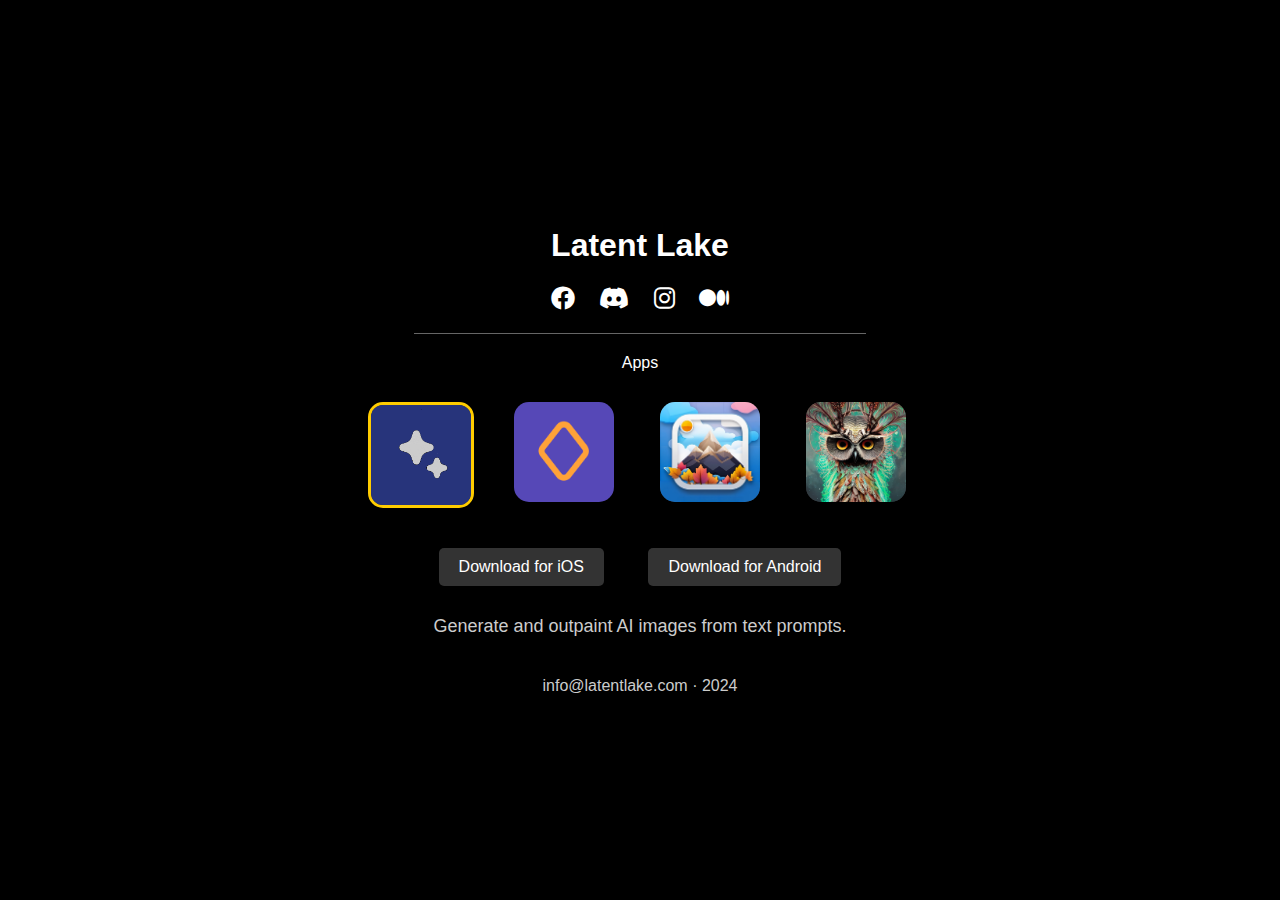
==== index.html @ 68d69267 "add small title" ====
<!DOCTYPE html>
<html lang="en">
<head>
    <meta charset="UTF-8">
    <meta name="viewport" content="width=device-width, initial-scale=1.0">
    <title>Latent Lake</title>
    <link rel="stylesheet" href="https://cdnjs.cloudflare.com/ajax/libs/font-awesome/6.0.0-beta3/css/all.min.css">
    <link rel="icon" href="icons/site-icon.png" type="image/x-icon">
    <style>
        body {
            display: flex;
            justify-content: center;
            align-items: center;
            height: 100vh;
            margin: 0;
            background-color: black;
            color: white;
            font-family: Arial, sans-serif;
        }
        .container {
            text-align: center;
        }
        .social-icons a {
            margin: 0 10px;
            color: white;
            font-size: 24px;
            text-decoration: none;
        }
        .social-icons a:hover {
            color: #ffcc00;
        }
        .divider {
            height: 1px;
            width: 80%;
            background-color: #666;
            margin: 20px auto;
        }
        .app-buttons .btn {
            display: inline-block;
            margin: 10px 20px;
            padding: 10px 20px;
            color: white;
            background-color: #333;
            border: none;
            border-radius: 5px;
            text-decoration: none;
            font-size: 16px;
        }
        .app-buttons .btn:hover {
            background-color: #555;
        }
        .grid {
            display: grid;
            grid-template-columns: repeat(4, 1fr);
            gap: 20px;
            justify-content: center;
            margin: 20px auto;
        }
        .grid-item {
            width: 100px;
            height: 100px;
            background-color: #333;
            border-radius: 15px;
            display: flex;
            justify-content: center;
            align-items: center;
            overflow: hidden;
            cursor: pointer;
            margin: 10px;
        }
        .grid-item img {
            width: 100%;
            height: 100%;
            object-fit: cover;
        }
        .grid-item.selected {
            border: 3px solid #ffcc00;
        }
        .sepfooter {
        padding: 10px; /* Adjust the padding as needed */
        text-align: center;
        color: #ccc;
        }
        .description {
            margin-top: 20px;
            font-size: 18px;
            color: #ccc;
        }
        .footer {
            margin-top: 20px;
            color: #ccc;
        }
        .footer a {
            color: #ccc;
            text-decoration: none;
            margin: 0 5px;
        }
        .footer a:hover {
            color: #ffcc00;
        }
        .btn {
            cursor: pointer; /* Default to pointer cursor */
        }
        .btn[disabled] {
            opacity: 0.6; /* Reduced opacity for disabled state */
            cursor: not-allowed; /* Change cursor to indicate disabled state */
            background-color: #666; /* Grey background for disabled state */
            color: #ccc; /* Lighter text color for disabled state */
        }
        .btn:hover {
            cursor: pointer; /* Change to pointer cursor on hover */
        }
    </style>
</head>
<body>
    <div class="container">
        <h1>Latent Lake</h1>
        <div class="social-icons">
            <a href="https://www.facebook.com/latentapps/"><i class="fab fa-facebook"></i></a>
            <a href="https://discord.gg/k5j5EJZ9"><i class="fab fa-discord"></i></a>
            <a href="https://www.instagram.com/latent.lake/"><i class="fab fa-instagram"></i></a>
            <a href="https://medium.com/@emabyte"><i class="fab fa-medium"></i></a>
        </div>
        <div class="divider"></div>
        <div class="smalltitle">Apps</div>

        <div class="grid">
            <div class="grid-item selected" data-description="Generate and outpaint AI images from text prompts." data-ios-downloadurl="https://apps.apple.com/it/app/promptai-art-generator/id6480349093" data-android-downloadurl="https://play.google.com/store/apps/details?id=com.promptaiart.images">
              <img src="icons/site-icon.png" alt="Icon 1">
            </div>
            <div class="grid-item" data-description="Upscale and restore low res images up to 8k." data-ios-downloadurl="https://apps.apple.com/us/app/ultrasharp-ai-upscaler/id6482996004" data-android-downloadurl="https://play.google.com/store/apps/details?id=com.promptaiart.images">
              <img src="icons/ultrasharp.jpg" alt="Icon 2">
            </div>
            <div class="grid-item" data-description="Outpaint on an infinite canvas to expand images beyond their border." data-ios-downloadurl="https://apps.apple.com/us/app/ai-infinity-canvas/id6450460086">
              <img src="icons/infinity.jpg" alt="Icon 3">
            </div>
            <div class="grid-item" data-description="Versatile AI Images generator with many settings, albeit generally slow." data-ios-downloadurl="https://your_ios_download_url_immaginai">
              <img src="icons/immaginai.jpg" alt="Icon 4">
            </div>
          </div>
        <div class="app-buttons">
            <button class="btn" data-platform="ios" data-downloadurl="ios_download_url">Download for iOS</button>
            <button class="btn" data-platform="android" data-downloadurl="android_download_url">Download for Android</button>
          </div>
        <div class="description">Generate AI images from text prompts with different models.</div>
        <div class="sepfooter">
            <a href="#"></a> <a href="#"></a>
        </div>

        <div class="footer">
            <a href="#"></a> info@latentlake.com · 2024 <a href="#"></a>
        </div>

    </div>

    <script>
 document.addEventListener('DOMContentLoaded', function() {
  const gridItems = document.querySelectorAll('.grid-item');
  const descriptionElement = document.querySelector('.description');
  const downloadButtons = document.querySelectorAll('.app-buttons .btn');

  function initializePage() {
        // Select the first grid item by default
        const firstGridItem = gridItems[0];
        firstGridItem.classList.add('selected');

        // Update description based on selected item
        const description = firstGridItem.getAttribute('data-description');
        descriptionElement.textContent = description;

        // Update download URLs based on selected item
        const iosDownloadUrl = firstGridItem.getAttribute('data-ios-downloadurl');
        const androidDownloadUrl = firstGridItem.getAttribute('data-android-downloadurl');

        // Update download buttons with new URLs
        updateDownloadButtons(iosDownloadUrl, androidDownloadUrl);

        console.log('Selected Item:', description);
        console.log('iOS Download URL:', iosDownloadUrl);
        console.log('Android Download URL:', androidDownloadUrl);
    }

  // Function to update download buttons with URLs
  function updateDownloadButtons(iosUrl, androidUrl) {
        downloadButtons.forEach(button => {
            const platform = button.dataset.platform;
            if (platform === 'ios') {
                button.dataset.downloadurl = iosUrl;
                button.disabled = !iosUrl; // Disable button if iosUrl is empty
            } else if (platform === 'android') {
                button.dataset.downloadurl = androidUrl;
                button.disabled = !androidUrl; // Disable button if androidUrl is empty
            }
        });
    }

  initializePage();


  gridItems.forEach(item => {
    item.addEventListener('click', () => {
      // Remove 'selected' class from all grid items
      gridItems.forEach(el => el.classList.remove('selected'));
      // Add 'selected' class to the clicked grid item
      item.classList.add('selected');

      // Update description based on selected item
      const description = item.getAttribute('data-description');
      descriptionElement.textContent = description;

      // Update download URLs based on selected item
      const iosDownloadUrl = item.getAttribute('data-ios-downloadurl');
      const androidDownloadUrl = item.getAttribute('data-android-downloadurl');

      // Update download buttons with new URLs
      updateDownloadButtons(iosDownloadUrl, androidDownloadUrl);

      console.log('Selected Item:', description);
      console.log('iOS Download URL:', iosDownloadUrl);
      console.log('Android Download URL:', androidDownloadUrl);
    });
  });

  // Event listener for download buttons
  downloadButtons.forEach(button => {
    button.addEventListener('click', () => {
      const downloadUrl = button.dataset.downloadurl;

      if (downloadUrl) {
        window.open(downloadUrl, '_blank'); // Open download URL in new tab
      } else {
        console.error('No download URL specified for this button.');
      }
    });
  });
});





   
    </script>
</body>
</html>
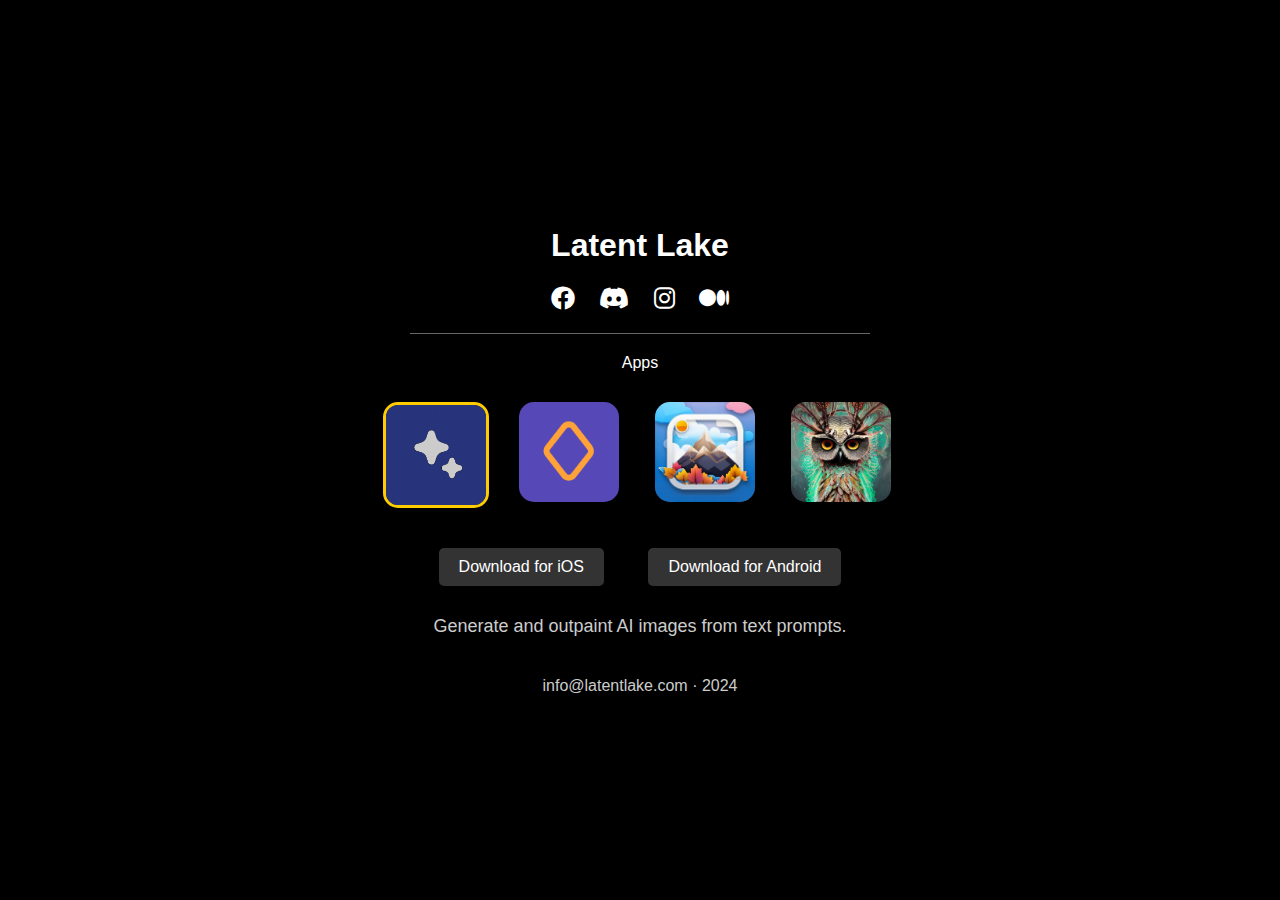
==== commit 8327f47b: "optimize for mobile" ====
--- a/index.html
+++ b/index.html
@@ -52,9 +52,9 @@
         .grid {
             display: grid;
             grid-template-columns: repeat(4, 1fr);
-            gap: 20px;
+            gap: 10px;
             justify-content: center;
-            margin: 20px auto;
+            margin: 20px;
         }
         .grid-item {
             width: 100px;
@@ -109,6 +109,20 @@
         }
         .btn:hover {
             cursor: pointer; /* Change to pointer cursor on hover */
+        }
+
+        @media (max-width: 600px) {
+            .grid {
+                grid-template-columns: repeat(2, 1fr);
+                gap: 0px;
+                max-width: 100%;
+                justify-content: center;
+            }
+            .grid-item {
+                width: 100px;
+                height: 100px;
+                margin: 10px auto;
+            }
         }
     </style>
 </head>
@@ -236,10 +250,6 @@
 });
 
 
-
-
-
-   
     </script>
 </body>
 </html>
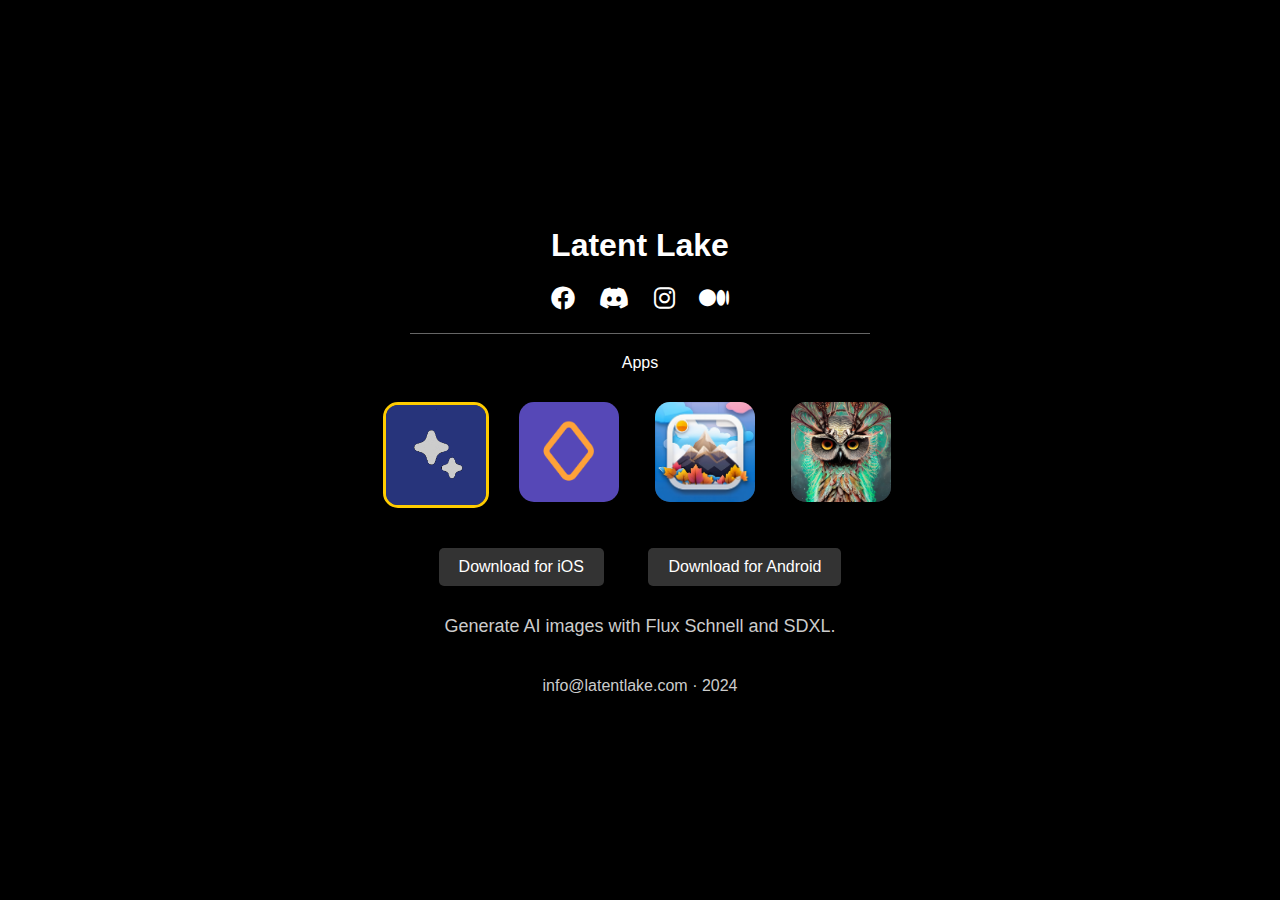
==== commit 121c64ed: "Update index.html" ====
--- a/index.html
+++ b/index.html
@@ -131,7 +131,7 @@
         <h1>Latent Lake</h1>
         <div class="social-icons">
             <a href="https://www.facebook.com/latentapps/"><i class="fab fa-facebook"></i></a>
-            <a href="https://discord.gg/k5j5EJZ9"><i class="fab fa-discord"></i></a>
+            <a href="https://discord.gg/8eRZfS2B7q"><i class="fab fa-discord"></i></a>
             <a href="https://www.instagram.com/latent.lake/"><i class="fab fa-instagram"></i></a>
             <a href="https://medium.com/@emabyte"><i class="fab fa-medium"></i></a>
         </div>
@@ -139,10 +139,10 @@
         <div class="smalltitle">Apps</div>
 
         <div class="grid">
-            <div class="grid-item selected" data-description="Generate and outpaint AI images from text prompts." data-ios-downloadurl="https://apps.apple.com/it/app/promptai-art-generator/id6480349093" data-android-downloadurl="https://play.google.com/store/apps/details?id=com.promptaiart.images">
+            <div class="grid-item selected" data-description="Generate AI images with Flux Schnell and SDXL." data-ios-downloadurl="https://apps.apple.com/it/app/promptai-art-generator/id6480349093" data-android-downloadurl="https://play.google.com/store/apps/details?id=com.promptaiart.images">
               <img src="icons/site-icon.png" alt="Icon 1">
             </div>
-            <div class="grid-item" data-description="Upscale and restore low res images up to 8k." data-ios-downloadurl="https://apps.apple.com/us/app/ultrasharp-ai-upscaler/id6482996004" data-android-downloadurl="https://play.google.com/store/apps/details?id=com.promptaiart.images">
+            <div class="grid-item" data-description="Upscale and restore low resolution images images up to 8k." data-ios-downloadurl="https://apps.apple.com/us/app/ultrasharp-ai-upscaler/id6482996004" data-android-downloadurl="https://play.google.com/store/apps/details?id=com.promptaiart.images">
               <img src="icons/ultrasharp.jpg" alt="Icon 2">
             </div>
             <div class="grid-item" data-description="Outpaint on an infinite canvas to expand images beyond their border." data-ios-downloadurl="https://apps.apple.com/us/app/ai-infinity-canvas/id6450460086">
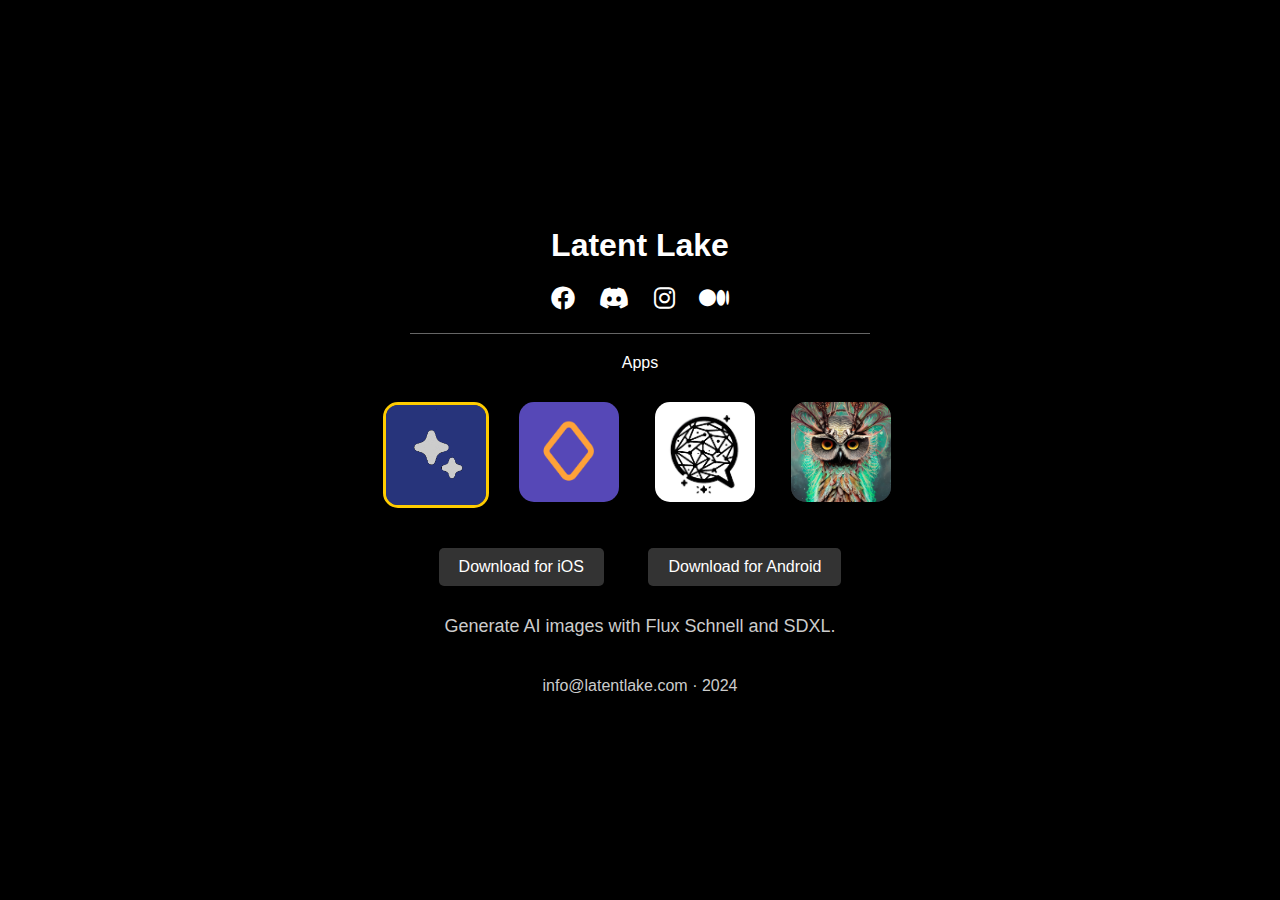
==== commit 98ec2922: "add latentchat" ====
--- a/index.html
+++ b/index.html
@@ -145,8 +145,8 @@
             <div class="grid-item" data-description="Upscale and restore low resolution images images up to 8k." data-ios-downloadurl="https://apps.apple.com/us/app/ultrasharp-ai-upscaler/id6482996004" data-android-downloadurl="https://play.google.com/store/apps/details?id=com.promptaiart.images">
               <img src="icons/ultrasharp.jpg" alt="Icon 2">
             </div>
-            <div class="grid-item" data-description="Outpaint on an infinite canvas to expand images beyond their border." data-ios-downloadurl="https://apps.apple.com/us/app/ai-infinity-canvas/id6450460086">
-              <img src="icons/infinity.jpg" alt="Icon 3">
+            <div class="grid-item" data-description="A local and private AI chatbot that works entirely on-device and offline." data-ios-downloadurl="https://apps.apple.com/us/app/latentchat-on-device-llm/id6733216453">
+              <img src="icons/latentchatlogo.jpg" alt="Icon 3">
             </div>
             <div class="grid-item" data-description="Versatile AI Images generator with many settings, albeit generally slow." data-ios-downloadurl="https://your_ios_download_url_immaginai">
               <img src="icons/immaginai.jpg" alt="Icon 4">
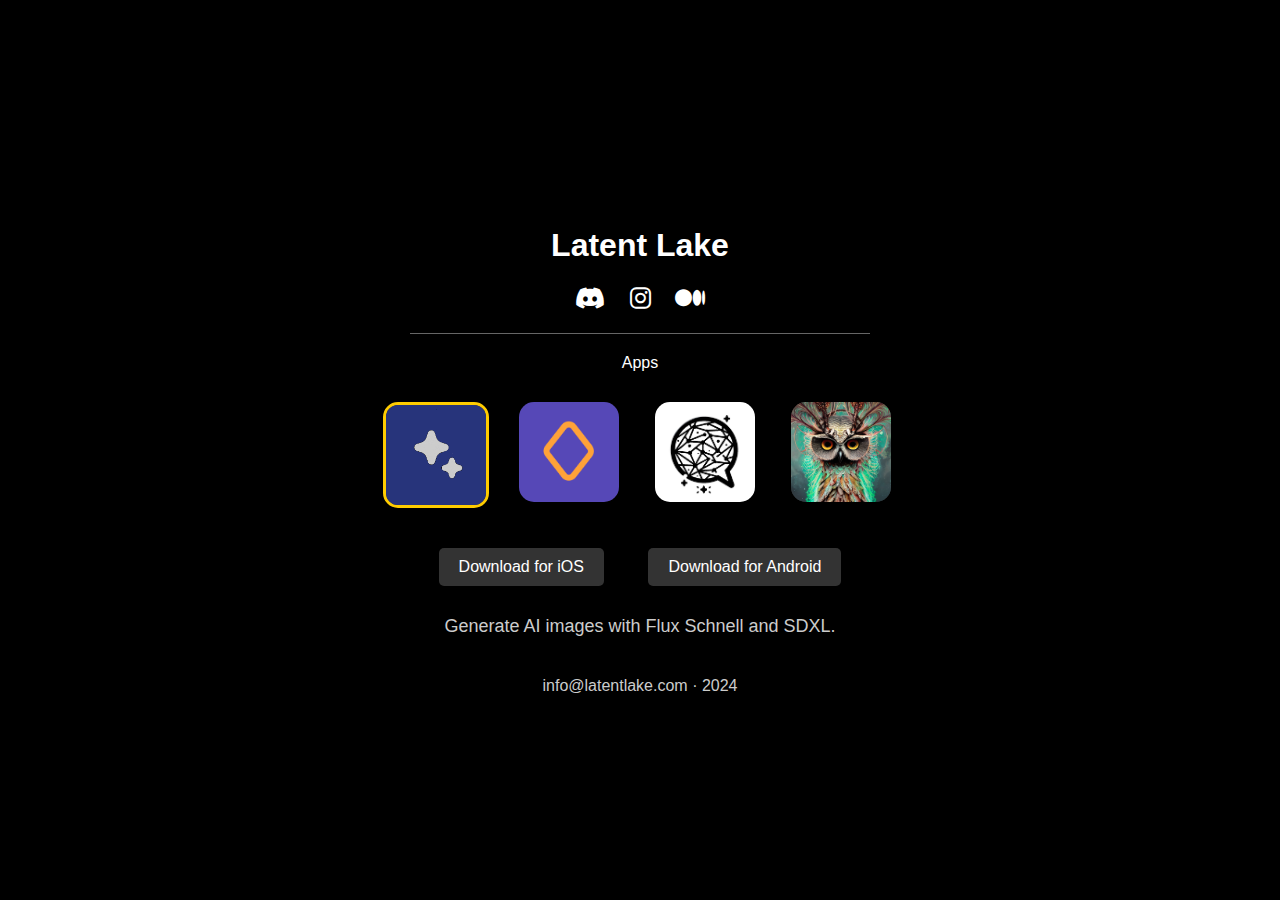
==== commit 2e34b71a: "remove fb" ====
--- a/index.html
+++ b/index.html
@@ -130,7 +130,6 @@
     <div class="container">
         <h1>Latent Lake</h1>
         <div class="social-icons">
-            <a href="https://www.facebook.com/latentapps/"><i class="fab fa-facebook"></i></a>
             <a href="https://discord.gg/8eRZfS2B7q"><i class="fab fa-discord"></i></a>
             <a href="https://www.instagram.com/latent.lake/"><i class="fab fa-instagram"></i></a>
             <a href="https://medium.com/@emabyte"><i class="fab fa-medium"></i></a>
